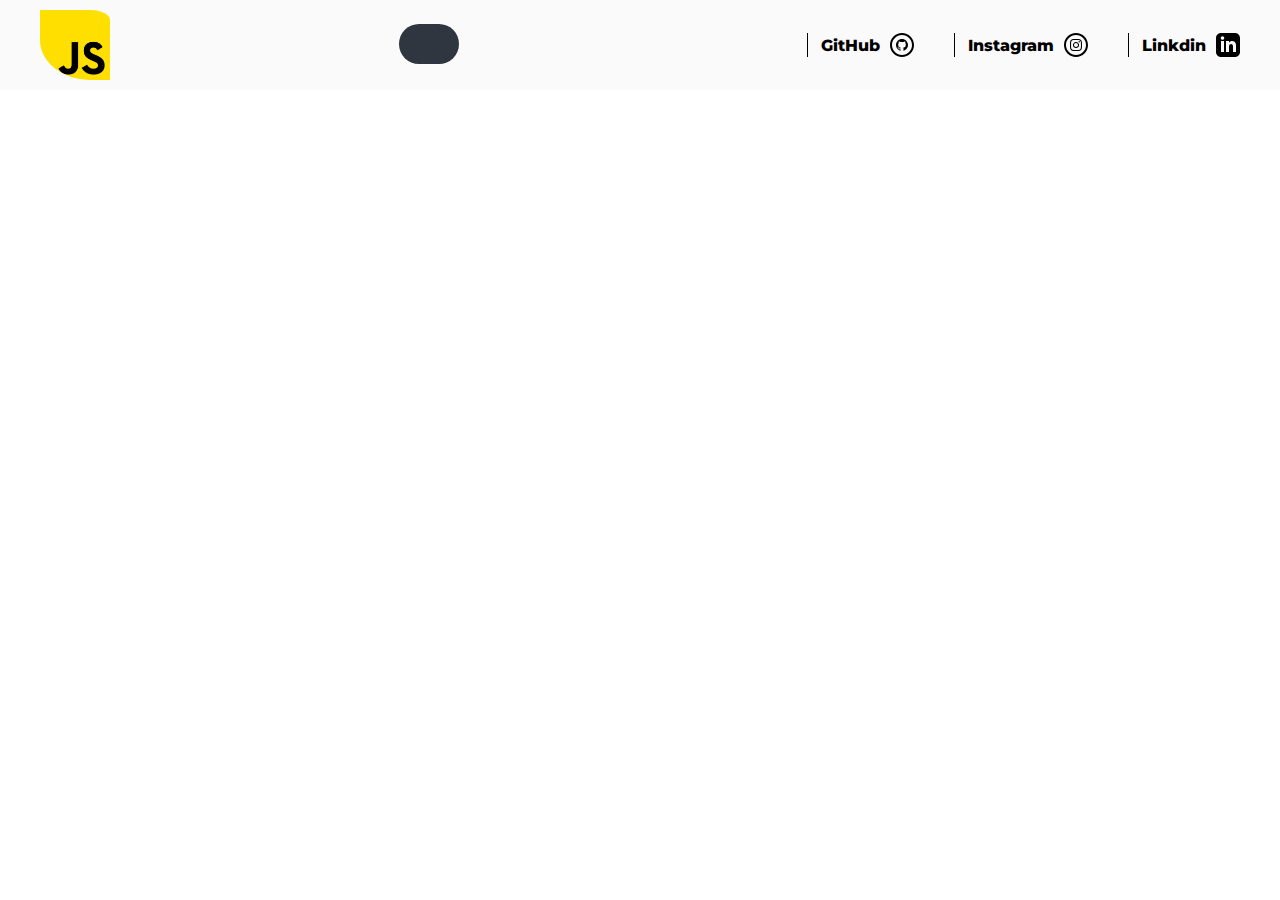
==== index.html @ 75cb8aa1 "fix: in header add search bar" ====
<!DOCTYPE html>
<html lang="en">
  <head>
    <meta charset="UTF-8" />
    <meta name="viewport" content="width=device-width, initial-scale=1.0" />
    <link rel="stylesheet" href="./css/style.css" />
    <link rel="icon" type="image/x-icon" href="/images/js.png" />
    <link
      rel="stylesheet"
      href="https://cdnjs.cloudflare.com/ajax/libs/font-awesome/5.14.0/css/all.min.css"
      integrity="sha512-1PKOgIY59xJ8Co8+NE6FZ+LOAZKjy+KY8iq0G4B3CyeY6wYHN3yt9PW0XpSriVlkMXe40PTKnXrLnZ9+fkDaog=="
      crossorigin="anonymous"
    />
    <title>JS Projects Index</title>
  </head>
  <body>
    <header>
      <div class="container">
        <img src="./images/js.png" alt="js header logo" />
        <div class="search-box">
          <input
            class="search-text"
            type="text"
            placeholder="Search Anything"
          />
          <a href="#" class="search-btn">
            <i class="fas fa-search"></i>
          </a>
        </div>
        <nav>
          <ul>
            <li>
              <a href="#">GitHub</a>
              <svg
                xmlns="http://www.w3.org/2000/svg"
                width="24"
                height="24"
                viewBox="0 0 24 24"
              >
                <path
                  d="M12 2c5.514 0 10 4.486 10 10s-4.486 10-10 10-10-4.486-10-10 4.486-10 10-10zm0-2c-6.627 0-12 5.373-12 12s5.373 12 12 12 12-5.373 12-12-5.373-12-12-12zm0 6c-3.313 0-6 2.686-6 6 0 2.651 1.719 4.9 4.104 5.693.3.056.396-.13.396-.289v-1.117c-1.669.363-2.017-.707-2.017-.707-.272-.693-.666-.878-.666-.878-.544-.373.041-.365.041-.365.603.042.92.619.92.619.535.917 1.403.652 1.746.499.054-.388.209-.652.381-.802-1.333-.152-2.733-.667-2.733-2.965 0-.655.234-1.19.618-1.61-.062-.153-.268-.764.058-1.59 0 0 .504-.161 1.65.615.479-.133.992-.199 1.502-.202.51.002 1.023.069 1.503.202 1.146-.776 1.648-.615 1.648-.615.327.826.121 1.437.06 1.588.385.42.617.955.617 1.61 0 2.305-1.404 2.812-2.74 2.96.216.186.412.551.412 1.111v1.646c0 .16.096.347.4.288 2.383-.793 4.1-3.041 4.1-5.691 0-3.314-2.687-6-6-6z"
                />
              </svg>
            </li>
            <li>
              <a href="#">Instagram</a>
              <svg
                xmlns="http://www.w3.org/2000/svg"
                width="24"
                height="24"
                viewBox="0 0 24 24"
              >
                <path
                  d="M12 2c5.514 0 10 4.486 10 10s-4.486 10-10 10-10-4.486-10-10 4.486-10 10-10zm0-2c-6.627 0-12 5.373-12 12s5.373 12 12 12 12-5.373 12-12-5.373-12-12-12zm0 7.082c1.602 0 1.792.006 2.425.035 1.627.074 2.385.845 2.46 2.459.028.633.034.822.034 2.424s-.006 1.792-.034 2.424c-.075 1.613-.832 2.386-2.46 2.46-.633.028-.822.035-2.425.035-1.602 0-1.792-.006-2.424-.035-1.63-.075-2.385-.849-2.46-2.46-.028-.632-.035-.822-.035-2.424s.007-1.792.035-2.424c.074-1.615.832-2.386 2.46-2.46.632-.029.822-.034 2.424-.034zm0-1.082c-1.63 0-1.833.007-2.474.037-2.18.1-3.39 1.309-3.49 3.489-.029.641-.036.845-.036 2.474 0 1.63.007 1.834.036 2.474.1 2.179 1.31 3.39 3.49 3.49.641.029.844.036 2.474.036 1.63 0 1.834-.007 2.475-.036 2.176-.1 3.391-1.309 3.489-3.49.029-.64.036-.844.036-2.474 0-1.629-.007-1.833-.036-2.474-.098-2.177-1.309-3.39-3.489-3.489-.641-.03-.845-.037-2.475-.037zm0 2.919c-1.701 0-3.081 1.379-3.081 3.081s1.38 3.081 3.081 3.081 3.081-1.379 3.081-3.081c0-1.701-1.38-3.081-3.081-3.081zm0 5.081c-1.105 0-2-.895-2-2 0-1.104.895-2 2-2 1.104 0 2.001.895 2.001 2s-.897 2-2.001 2zm3.202-5.922c-.397 0-.72.322-.72.72 0 .397.322.72.72.72.398 0 .721-.322.721-.72 0-.398-.322-.72-.721-.72z"
                />
              </svg>
            </li>
            <li>
              <a href="#">Linkdin</a>
              <svg
                xmlns="http://www.w3.org/2000/svg"
                width="24"
                height="24"
                viewBox="0 0 24 24"
              >
                <path
                  d="M19 0h-14c-2.761 0-5 2.239-5 5v14c0 2.761 2.239 5 5 5h14c2.762 0 5-2.239 5-5v-14c0-2.761-2.238-5-5-5zm-11 19h-3v-11h3v11zm-1.5-12.268c-.966 0-1.75-.79-1.75-1.764s.784-1.764 1.75-1.764 1.75.79 1.75 1.764-.783 1.764-1.75 1.764zm13.5 12.268h-3v-5.604c0-3.368-4-3.113-4 0v5.604h-3v-11h3v1.765c1.396-2.586 7-2.777 7 2.476v6.759z"
                />
              </svg>
            </li>
          </ul>
        </nav>
      </div>
    </header>
  </body>
</html>
---- css/style.css ----
/* font import */
@import "https://fonts.googleapis.com/css2?family=Montserrat:wght@500&display=swap";
/* general styles */
* {
  font-family: "Montserrat", sans-serif;
  box-sizing: border-box;
}
body {
  margin: 0;
  padding: 0;
}
.container {
  max-width: 1200px;
}

/* header style */
header {
  background-color: #fafafa;
  > .container {
    margin: 0 auto;
    display: flex;
    flex-direction: row;
    justify-content: space-between;
    align-items: center;
    > img {
      width: 70px;
      padding: 10px 0;
      border-bottom-left-radius: 50px;
      border-top-right-radius: 20px;
    }
    .search-box {
      display: flex;
      margin-top: 38px;
      top: 50%;
      left: 50%;
      transform: translate(-50%, -50%);
      background: #2f3640;
      height: 40px;
      border-radius: 40px;
      padding: 10px;
    }

    .search-box:hover > .search-text {
      width: 240px;
      padding: 0 6px;
    }

    .search-box:hover > .search-btn {
      background: white;
      color: black;
    }

    .search-btn {
      margin-top: -10px;
      color: #ffd000;
      width: 40px;
      height: 40px;
      border-radius: 50%;
      background: #2f3640;
      display: flex;
      justify-content: center;
      align-items: center;
      transition: 0.4s;
      cursor: pointer;
      text-decoration: none;
    }

    .search-text {
      border: none;
      background: none;
      outline: none;
      float: left;
      padding: 0;
      color: white;
      font-size: 16px;
      font-weight: normal;
      transition: 0.4s;
      line-height: 40px;
      width: 0px;
    }

    > nav {
      > ul {
        list-style-type: none;
        display: flex;
        justify-content: space-between;
        padding: 0;
        gap: 40px;
        > li {
          display: flex;
          justify-content: center;
          align-items: center;
          border-left: 1px solid black;
          padding-left: 3px;
          transition: all 0.3s ease-in 0.48ms;
          &:hover {
            border-left: 4px dotted;
            transform: scale(1.2) rotateZ(-30deg);
          }
          > a {
            margin: 0 10px;
            text-decoration: none;
            color: #000;
            font-weight: 800;
          }
        }
      }
    }
  }
}
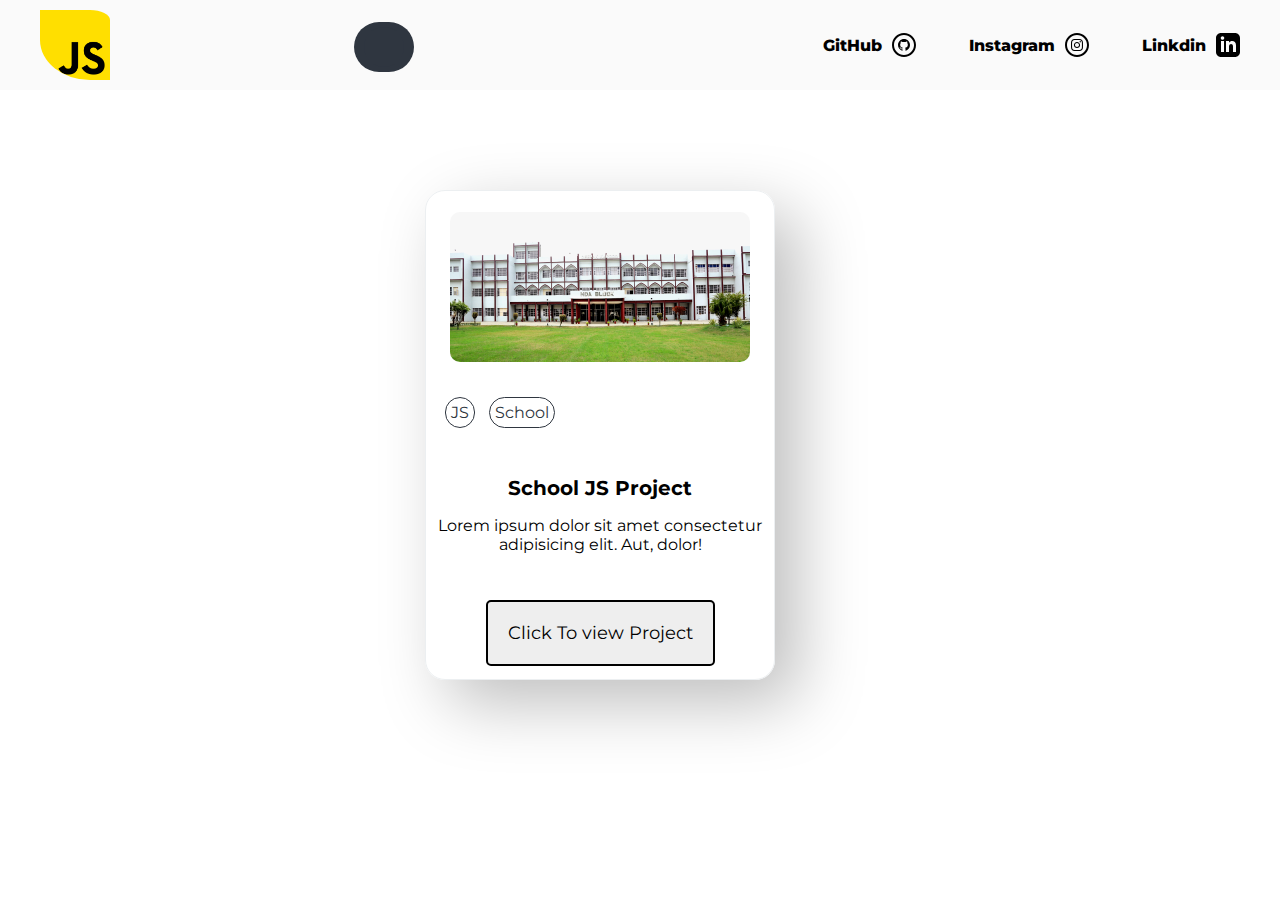
==== commit b3251249: "fix ,build (nav bar, projects cards): change navbar animation style and add project cards to show pr" ====
--- a/index.html
+++ b/index.html
@@ -30,7 +30,7 @@
         <nav>
           <ul>
             <li>
-              <a href="#">GitHub</a>
+              <a href="https://github.com/AmirHosseinKeshavarzDEV">GitHub</a>
               <svg
                 xmlns="http://www.w3.org/2000/svg"
                 width="24"
@@ -43,7 +43,7 @@
               </svg>
             </li>
             <li>
-              <a href="#">Instagram</a>
+              <a href="https://www.instagram.com/amir._.hk18/">Instagram</a>
               <svg
                 xmlns="http://www.w3.org/2000/svg"
                 width="24"
@@ -56,7 +56,10 @@
               </svg>
             </li>
             <li>
-              <a href="#">Linkdin</a>
+              <a
+                href="https://www.linkedin.com/in/amir-hossein-keshavarz-b2829524b?original_referer=https%3A%2F%2Fgithub.com%2F"
+                >Linkdin</a
+              >
               <svg
                 xmlns="http://www.w3.org/2000/svg"
                 width="24"
@@ -72,5 +75,33 @@
         </nav>
       </div>
     </header>
+    <main>
+      <div class="container">
+        <div id="projects-card">
+          <div class="cards">
+            <img src="./images/school-image.jpg" alt="school iamge" />
+            <div class="tag-card__links">
+              <a href="#"><span>JS</span></a>
+              <a href="#"><span>School</span></a>
+            </div>
+            <div id="card-title-content">
+              <h1>School JS Project</h1>
+              <p>
+                Lorem ipsum dolor sit amet consectetur adipisicing elit. Aut,
+                dolor!
+              </p>
+            </div>
+            <a class="button" href="./school-project/index.html"><span>Click To view Project</span></a>
+          </div>
+          <!-- <div class="cards">
+            <img src="" alt="" /><a href=""><span></span></a
+            ><a href=""><span></span></a>
+            <h1></h1>
+            <p></p>
+            <a href=""></a>
+          </div> -->
+        </div>
+      </div>
+    </main>
   </body>
 </html>
--- a/css/style.css
+++ b/css/style.css
@@ -5,12 +5,19 @@
   font-family: "Montserrat", sans-serif;
   box-sizing: border-box;
 }
+*::selection {
+  background-color: #ffd000;
+  color: #000;
+}
 body {
   margin: 0;
   padding: 0;
 }
 .container {
   max-width: 1200px;
+}
+a {
+  text-decoration: none;
 }
 
 /* header style */
@@ -27,15 +34,20 @@
       padding: 10px 0;
       border-bottom-left-radius: 50px;
       border-top-right-radius: 20px;
+      transition: all 0.3s;
+      &:hover {
+        box-shadow: rgba(0, 0, 0, 0.15) 6.4px 3.4px 3.2px;
+      }
     }
     .search-box {
+      position: absolute;
+      top: 1%;
+      left: 30%;
       display: flex;
       margin-top: 38px;
-      top: 50%;
-      left: 50%;
       transform: translate(-50%, -50%);
       background: #2f3640;
-      height: 40px;
+      height: 50px;
       border-radius: 40px;
       padding: 10px;
     }
@@ -51,8 +63,9 @@
     }
 
     .search-btn {
-      margin-top: -10px;
+      margin-top: -5px;
       color: #ffd000;
+      float: right;
       width: 40px;
       height: 40px;
       border-radius: 50%;
@@ -90,12 +103,21 @@
           display: flex;
           justify-content: center;
           align-items: center;
-          border-left: 1px solid black;
           padding-left: 3px;
           transition: all 0.3s ease-in 0.48ms;
-          &:hover {
-            border-left: 4px dotted;
-            transform: scale(1.2) rotateZ(-30deg);
+          &::before {
+            content: "";
+            width: 0;
+            height: 3px;
+            transform: translateX(-50%);
+            background-color: #ffc107;
+            visibility: hidden;
+            transition: all 0.3s ease-in-out 0s;
+            margin-top: 5px;
+          }
+          &:hover::before {
+            visibility: visible;
+            width: 100%;
           }
           > a {
             margin: 0 10px;
@@ -108,3 +130,92 @@
     }
   }
 }
+
+/* main styles */
+main {
+  .container {
+    display: flex;
+    justify-content: space-around;
+    align-items: center;
+    #projects-card {
+      > .cards {
+        margin: 0 auto;
+        width: 350px;
+        height: 490px;
+        border: 1px solid #eceff1;
+        margin: 100px auto;
+        border-radius: 20px;
+        box-shadow: 23px 23px 67px #bebebe, -23px -23px 67px #ffffff;
+        display: flex;
+        flex-direction: column;
+        align-items: center;
+        gap: 30px;
+        > img {
+          width: 300px;
+          border-radius: 10px;
+          margin-top: 21px;
+        }
+        .tag-card__links {
+          /* margin-top: 10px; */
+          margin-left: -201px;
+          a {
+            span {
+              display: inline-block;
+              margin: 5px;
+              color: #2f3640;
+              border: 1px solid #2f3640;
+              border-radius: 20px;
+              padding: 5px;
+              transition: all 0.3s ease-in-out 48ms;
+              &:hover {
+                box-shadow: rgba(0, 0, 0, 0.15) 0px 5px 15px 0px;
+                transform: scale(1.3);
+              }
+            }
+          }
+        }
+        h1 {
+          font-size: 20px;
+          text-align: center;
+        }
+        p {
+          text-align: center;
+        }
+        .button {
+          position: relative;
+          cursor: pointer;
+          background: #eee;
+          padding: 20px;
+          margin: 0 20px;
+          font-size: 18px;
+          display: inline-block;
+          color: #eee;
+          text-decoration: none;
+          overflow: hidden;
+          border: 2px solid #000;
+          border-radius: 5px;
+          > span {
+            position: relative;
+            color: #000;
+          }
+          &::before {
+            content: "";
+            position: absolute;
+            top: 0;
+            left: 0;
+            width: 100%;
+            height: 100%;
+            background: #FFC107;
+            transition: transform 0.3s;
+            transform: scaleX(0);
+            transform-origin: right;
+          }
+          &:hover::before {
+            transform: scaleX(1);
+            transform-origin: left;
+          }
+        }
+      }
+    }
+  }
+}
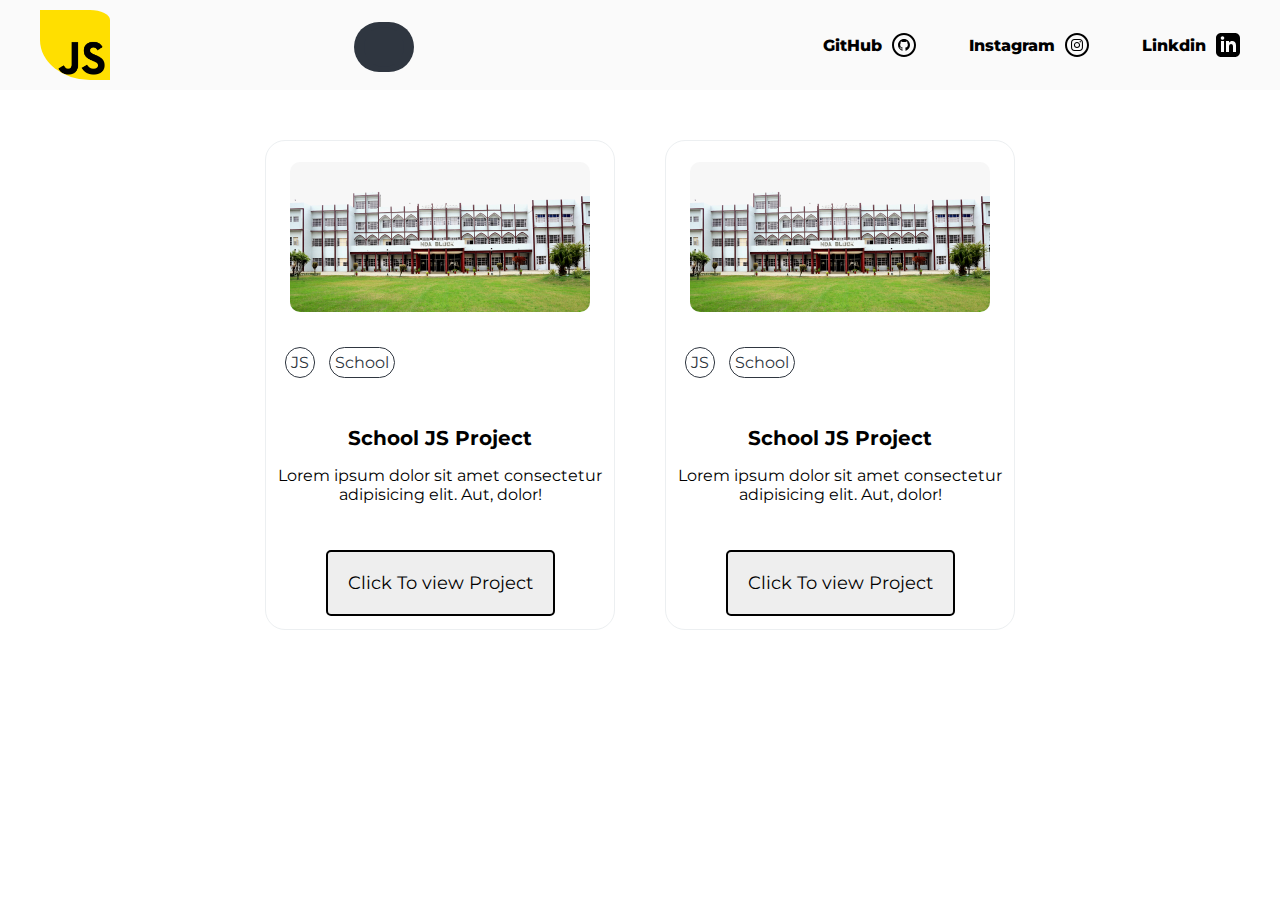
==== commit 87eee8b2: "feat(projects card) add second  card for js projects" ====
--- a/index.html
+++ b/index.html
@@ -91,15 +91,27 @@
                 dolor!
               </p>
             </div>
-            <a class="button" href="./school-project/index.html"><span>Click To view Project</span></a>
+            <a class="button" href="./school-project/index.html"
+              ><span>Click To view Project</span></a
+            >
           </div>
-          <!-- <div class="cards">
-            <img src="" alt="" /><a href=""><span></span></a
-            ><a href=""><span></span></a>
-            <h1></h1>
-            <p></p>
-            <a href=""></a>
-          </div> -->
+          <div class="cards">
+            <img src="./images/school-image.jpg" alt="school iamge" />
+            <div class="tag-card__links">
+              <a href="#"><span>JS</span></a>
+              <a href="#"><span>School</span></a>
+            </div>
+            <div id="card-title-content">
+              <h1>School JS Project</h1>
+              <p>
+                Lorem ipsum dolor sit amet consectetur adipisicing elit. Aut,
+                dolor!
+              </p>
+            </div>
+            <a class="button" href="./school-project/index.html"
+              ><span>Click To view Project</span></a
+            >
+          </div>
         </div>
       </div>
     </main>
--- a/css/style.css
+++ b/css/style.css
@@ -15,6 +15,7 @@
 }
 .container {
   max-width: 1200px;
+  margin: 0 auto;
 }
 a {
   text-decoration: none;
@@ -133,23 +134,28 @@
 
 /* main styles */
 main {
+  margin-top: 50px;
   .container {
     display: flex;
     justify-content: space-around;
     align-items: center;
     #projects-card {
+      display: flex;
+      justify-content: space-between;
+      gap: 50px;
       > .cards {
-        margin: 0 auto;
         width: 350px;
         height: 490px;
         border: 1px solid #eceff1;
-        margin: 100px auto;
         border-radius: 20px;
-        box-shadow: 23px 23px 67px #bebebe, -23px -23px 67px #ffffff;
         display: flex;
         flex-direction: column;
         align-items: center;
         gap: 30px;
+        transition: all 0.3s ease-in-out 48ms;
+        &:hover {
+          box-shadow: 23px 23px 67px #bebebe, -23px -23px 67px #ffffff;
+        }
         > img {
           width: 300px;
           border-radius: 10px;
@@ -205,7 +211,7 @@
             left: 0;
             width: 100%;
             height: 100%;
-            background: #FFC107;
+            background: #ffc107;
             transition: transform 0.3s;
             transform: scaleX(0);
             transform-origin: right;
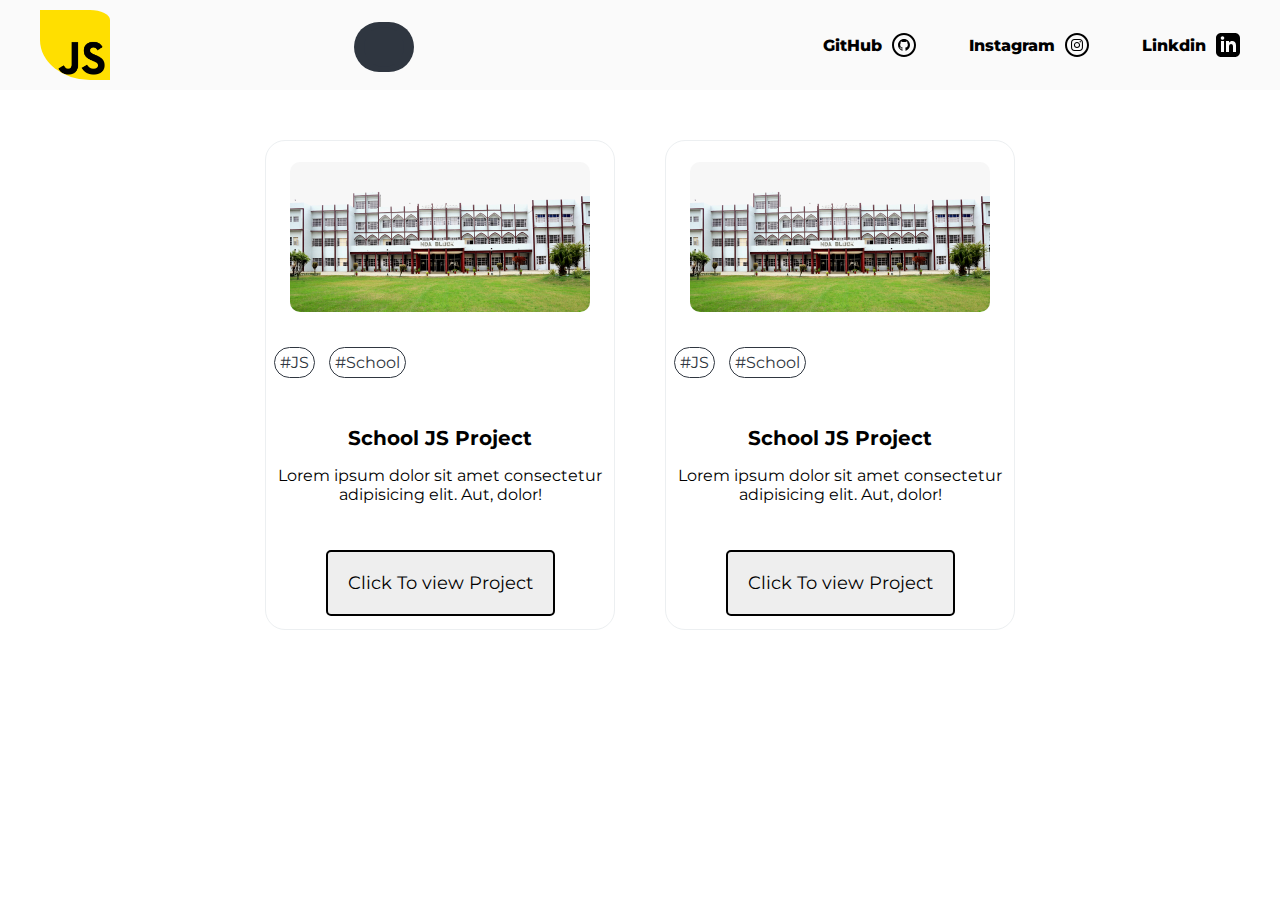
==== commit 97cf7630: "fix(JS FILE): add  space to console to be space  Among classes and students" ====
--- a/index.html
+++ b/index.html
@@ -81,8 +81,8 @@
           <div class="cards">
             <img src="./images/school-image.jpg" alt="school iamge" />
             <div class="tag-card__links">
-              <a href="#"><span>JS</span></a>
-              <a href="#"><span>School</span></a>
+              <a href="#"><span>#JS</span></a>
+              <a href="#"><span>#School</span></a>
             </div>
             <div id="card-title-content">
               <h1>School JS Project</h1>
@@ -98,8 +98,8 @@
           <div class="cards">
             <img src="./images/school-image.jpg" alt="school iamge" />
             <div class="tag-card__links">
-              <a href="#"><span>JS</span></a>
-              <a href="#"><span>School</span></a>
+              <a href="#"><span>#JS</span></a>
+              <a href="#"><span>#School</span></a>
             </div>
             <div id="card-title-content">
               <h1>School JS Project</h1>
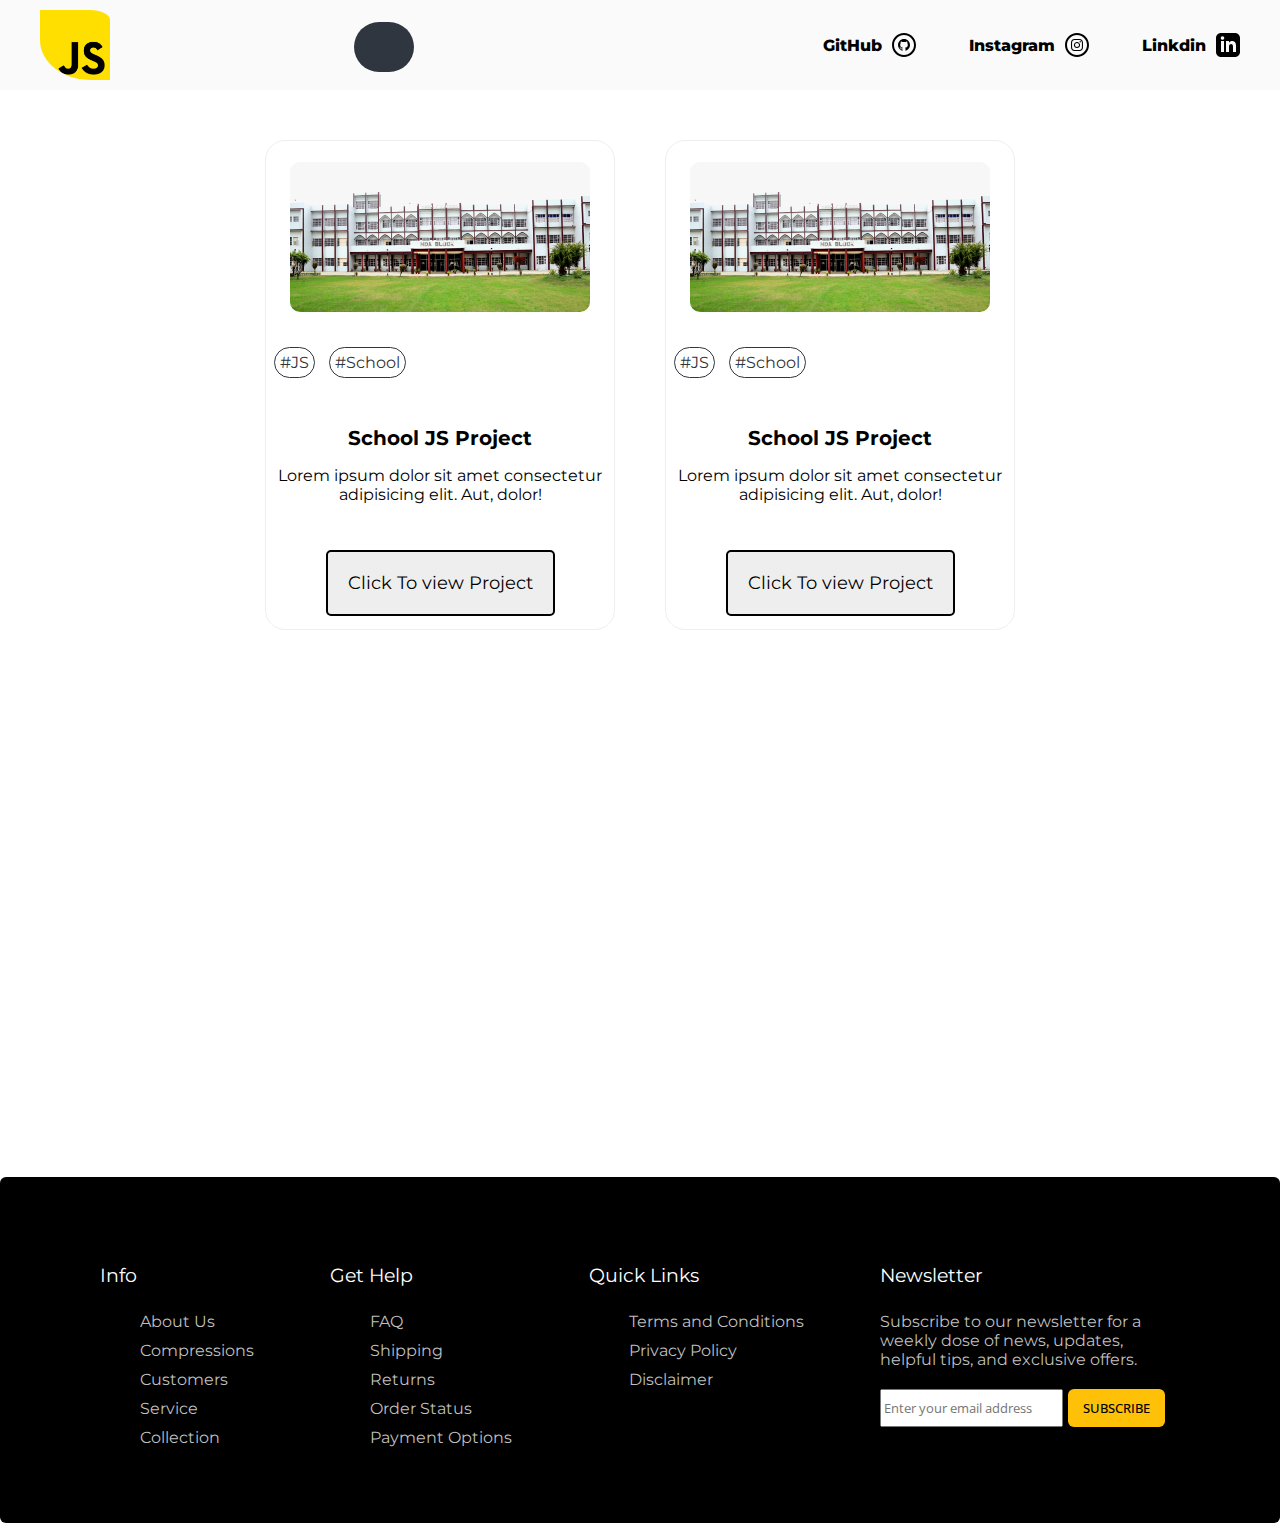
==== commit ab3ccd32: "build(footer): create website footer" ====
--- a/index.html
+++ b/index.html
@@ -115,5 +115,63 @@
         </div>
       </div>
     </main>
+    <section class="footer">
+      <div class="container">
+        <div class="footer-row">
+          <div class="footer-col">
+            <h4>Info</h4>
+            <ul class="links">
+              <li><a href="#">About Us</a></li>
+              <li><a href="#">Compressions</a></li>
+              <li><a href="#">Customers</a></li>
+              <li><a href="#">Service</a></li>
+              <li><a href="#">Collection</a></li>
+            </ul>
+          </div>
+
+          <div class="footer-col">
+            <h4>Get Help</h4>
+            <ul class="links">
+              <li><a href="#">FAQ</a></li>
+              <li><a href="#">Shipping</a></li>
+              <li><a href="#">Returns</a></li>
+              <li><a href="#">Order Status</a></li>
+              <li><a href="#">Payment Options</a></li>
+            </ul>
+          </div>
+
+          <div class="footer-col">
+            <h4>Quick Links</h4>
+            <ul class="links">
+              <li><a href="#">Terms and Conditions</a></li>
+              <li><a href="#">Privacy Policy</a></li>
+              <li><a href="#">Disclaimer</a></li>
+            </ul>
+          </div>
+
+          <div class="footer-col">
+            <h4>Newsletter</h4>
+            <p>
+              Subscribe to our newsletter for a weekly dose of news, updates,
+              helpful tips, and exclusive offers.
+            </p>
+            <form action="#">
+              <input
+                type="text"
+                placeholder="Enter your email address"
+                required
+              />
+              <button type="submit">SUBSCRIBE</button>
+            </form>
+            <div class="icons">
+              <i class="fa-brands fa-facebook-f"></i>
+              <i class="fa-brands fa-twitter"></i>
+              <i class="fa-brands fa-instagram"></i>
+              <i class="fa-brands fa-youtube"></i>
+            </div>
+          </div>
+        </div>
+      </div>
+    </section>
   </body>
 </html>
--- a/css/style.css
+++ b/css/style.css
@@ -1,5 +1,6 @@
 /* font import */
 @import "https://fonts.googleapis.com/css2?family=Montserrat:wght@500&display=swap";
+@import url("https://fonts.googleapis.com/css2?family=Open+Sans:wght@300;400;500;600;700&display=swap");
 /* general styles */
 * {
   font-family: "Montserrat", sans-serif;
@@ -225,3 +226,98 @@
     }
   }
 }
+
+/* footer style  */
+
+.footer {
+  position: absolute;
+  top: 150%;
+  left: 50%;
+  right: 50%;
+  transform: translate(-50%, -50%);
+  width: 100%;
+  background: #000000;
+  border-radius: 6px;
+  .container {
+    > .footer-row {
+      display: flex;
+      flex-wrap: wrap;
+      justify-content: space-between;
+      gap: 3.5rem;
+      padding: 60px;
+      .footer-col {
+        > h4 {
+          color: #fff;
+          font-size: 1.2rem;
+          font-weight: 400;
+        }
+        > .links {
+          margin-top: 20px;
+          > li {
+            list-style: none;
+            margin-bottom: 10px;
+            > a {
+              text-decoration: none;
+              color: #bfbfbf;
+              &:hover {
+                color: #fff;
+              }
+            }
+          }
+        }
+        > p {
+          margin: 20px 0;
+          color: #bfbfbf;
+          max-width: 300px;
+        }
+        > form {
+          display: flex;
+          gap: 5px;
+          * {
+            font-family: "Open Sans", sans-serif;
+          }
+          > button {
+            background: #ffc107;
+            color: #000;
+            outline: none;
+            border: none;
+            padding: 10px 15px;
+            border-radius: 6px;
+            cursor: pointer;
+            font-weight: 500;
+            transition: 0.2s ease;
+            &:hover {
+              background: #cecccc;
+            }
+          }
+        }
+        > input {
+          height: 40px;
+          border-radius: 6px;
+          background: none;
+          width: 100%;
+          outline: none;
+          border: 1px solid #7489c6;
+          caret-color: #fff;
+          color: #fff;
+          padding-left: 10px;
+          &::placeholder {
+            color: #ccc;
+          }
+          .icons {
+            display: flex;
+            margin-top: 30px;
+            gap: 30px;
+            cursor: pointer;
+            > i {
+              color: #afb6c7;
+              &:hover {
+                color: #fff;
+              }
+            }
+          }
+        }
+      }
+    }
+  }
+}
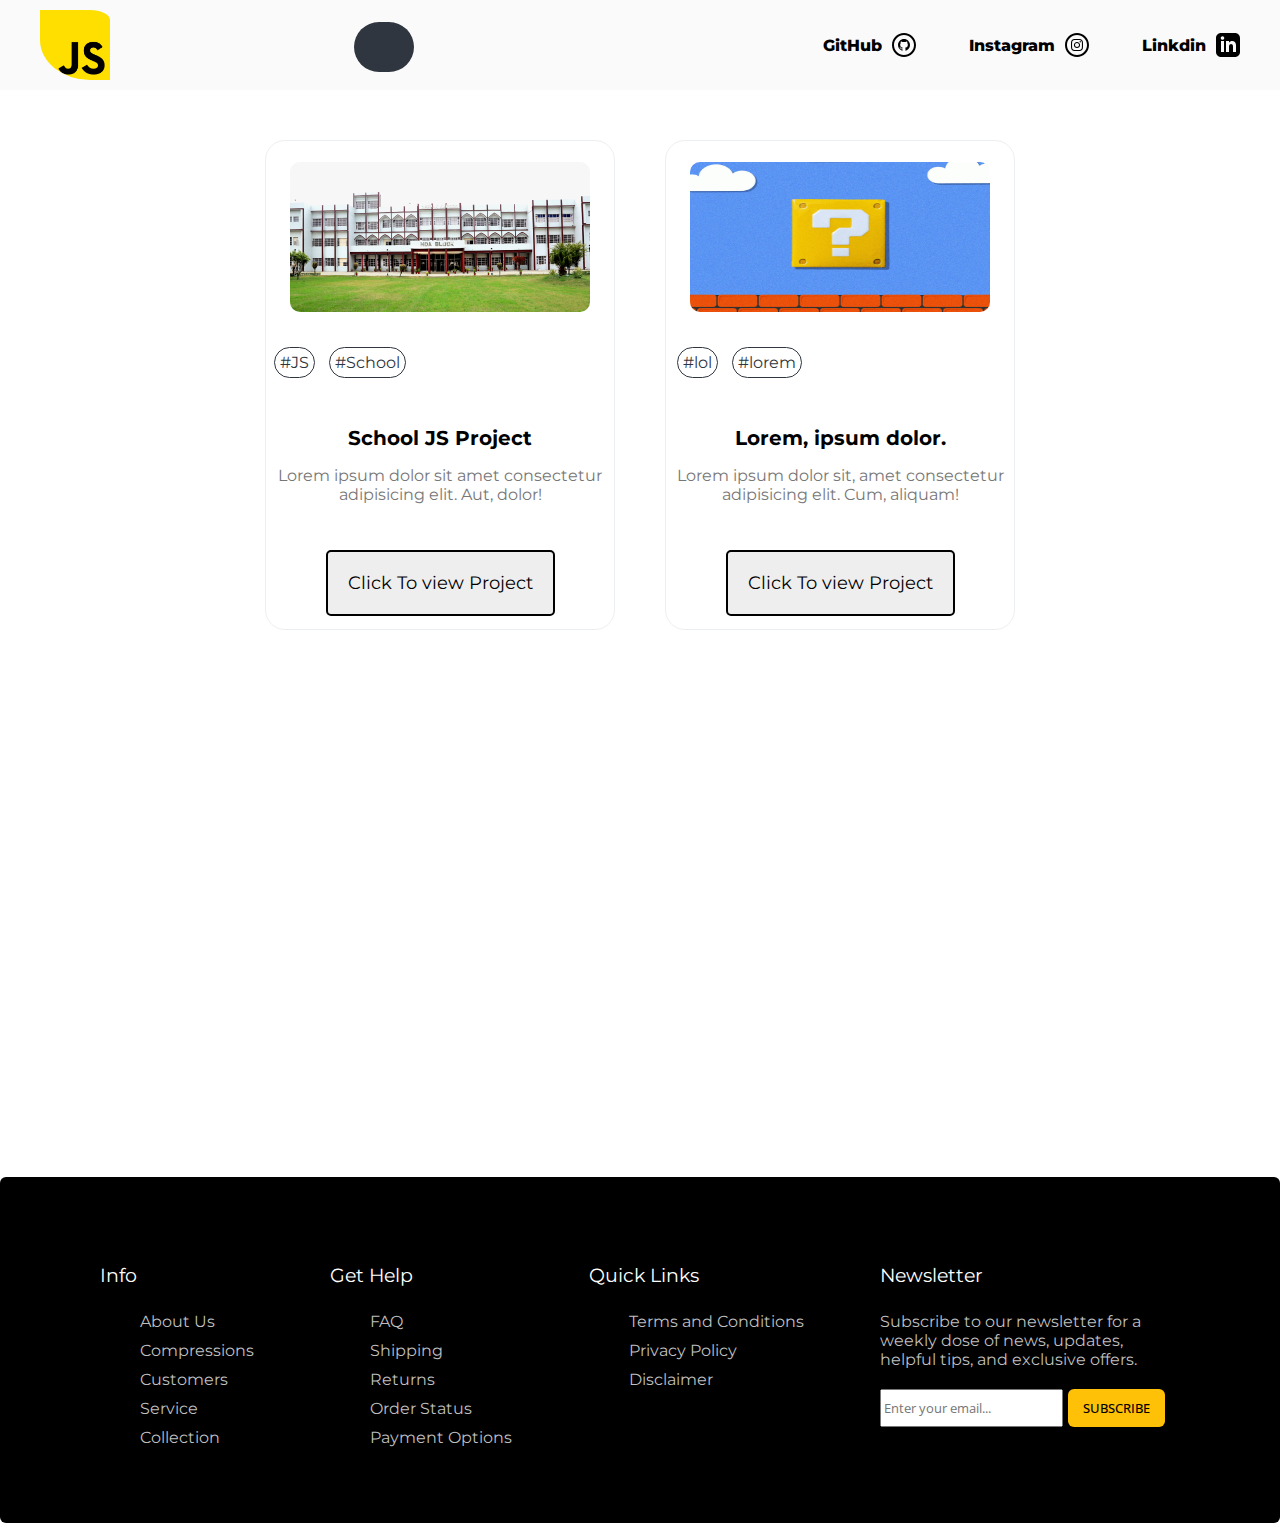
==== commit 0b837df0: "fix:change <p> color and IMG size and change place holder txt" ====
--- a/index.html
+++ b/index.html
@@ -96,16 +96,16 @@
             >
           </div>
           <div class="cards">
-            <img src="./images/school-image.jpg" alt="school iamge" />
+            <img src="./images/Punctuation.webp" alt="none icon" />
             <div class="tag-card__links">
-              <a href="#"><span>#JS</span></a>
-              <a href="#"><span>#School</span></a>
+              <a href="#"><span>#lol</span></a>
+              <a href="#"><span>#lorem</span></a>
             </div>
             <div id="card-title-content">
-              <h1>School JS Project</h1>
+              <h1>Lorem, ipsum dolor.</h1>
               <p>
-                Lorem ipsum dolor sit amet consectetur adipisicing elit. Aut,
-                dolor!
+                Lorem ipsum dolor sit, amet consectetur adipisicing elit. Cum,
+                aliquam!
               </p>
             </div>
             <a class="button" href="./school-project/index.html"
@@ -158,7 +158,7 @@
             <form action="#">
               <input
                 type="text"
-                placeholder="Enter your email address"
+                placeholder="Enter your email..."
                 required
               />
               <button type="submit">SUBSCRIBE</button>
--- a/css/style.css
+++ b/css/style.css
@@ -159,6 +159,7 @@
         }
         > img {
           width: 300px;
+          height: 150px;
           border-radius: 10px;
           margin-top: 21px;
         }
@@ -187,6 +188,7 @@
         }
         p {
           text-align: center;
+          color: #777777;
         }
         .button {
           position: relative;
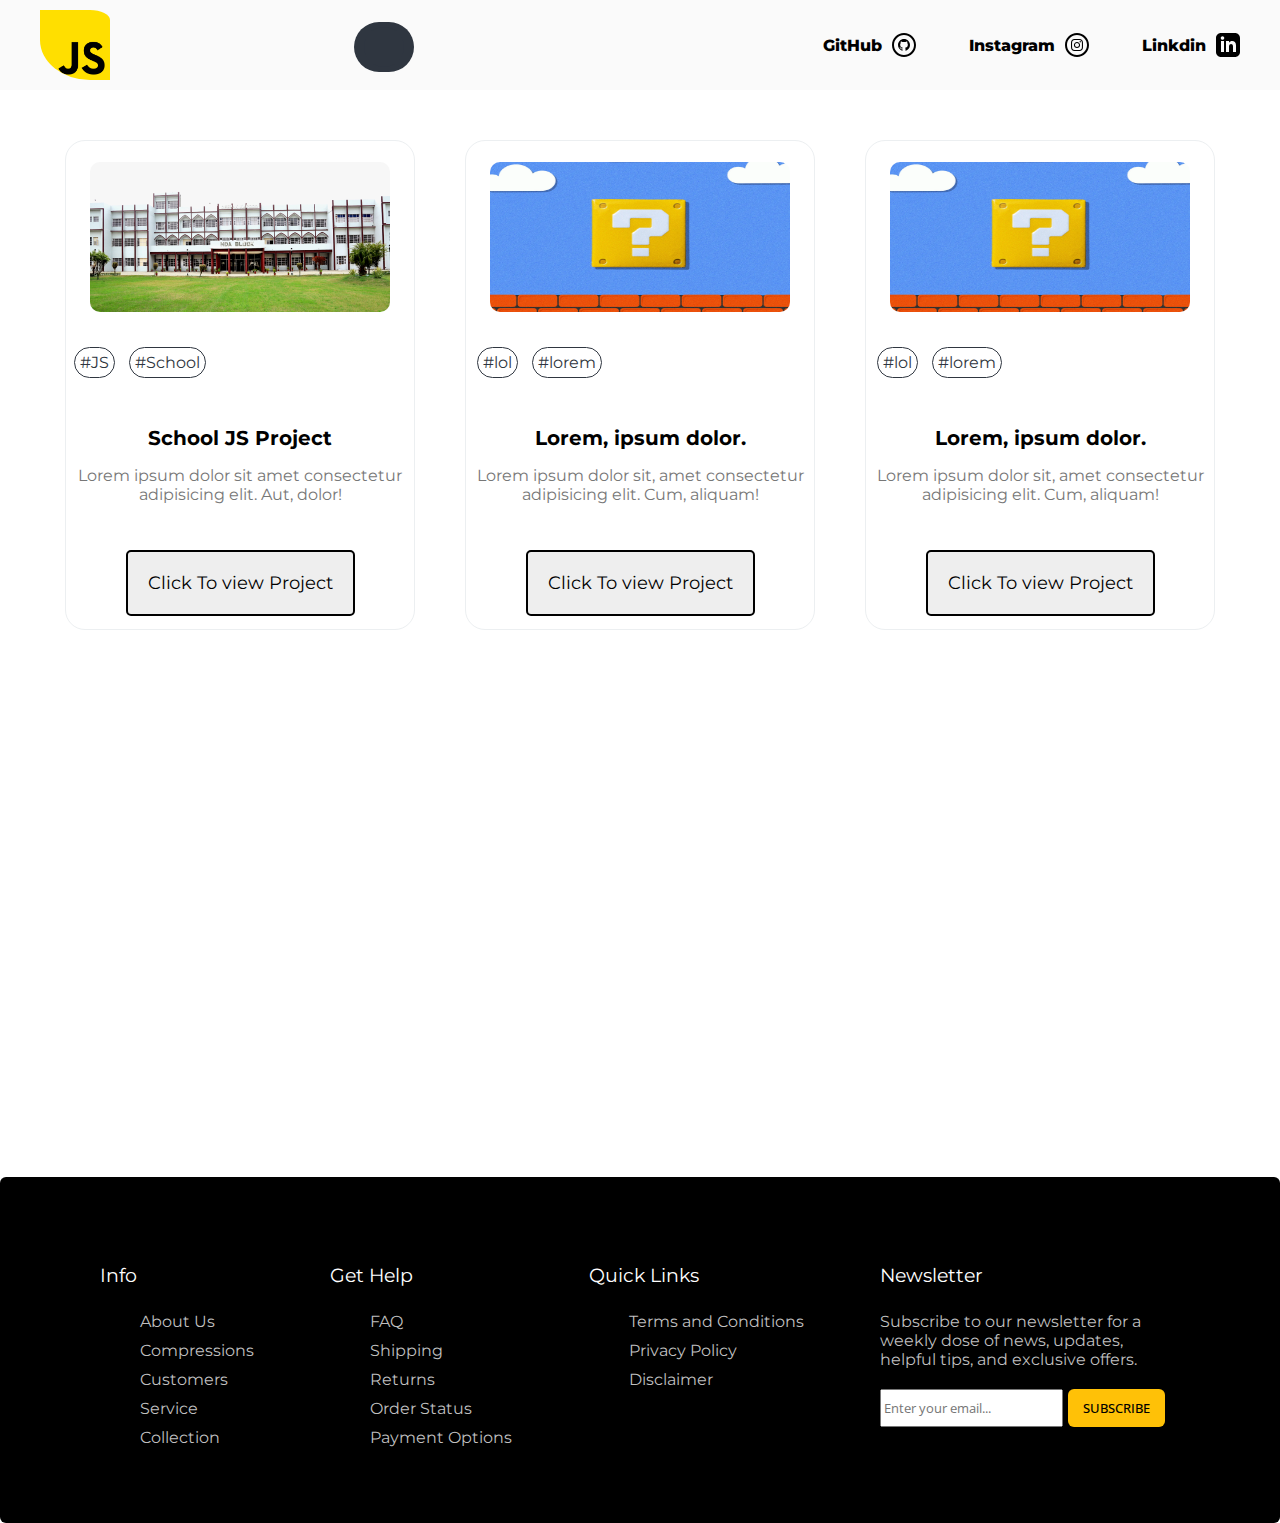
==== commit 1815c2f3: "biuld(searcher project) add new box in preindex for searcher ==> in this project you can find alphab" ====
--- a/index.html
+++ b/index.html
@@ -108,7 +108,24 @@
                 aliquam!
               </p>
             </div>
-            <a class="button" href="./school-project/index.html"
+            <a class="button" href="./simple-calculator/index.html"
+              ><span>Click To view Project</span></a
+            >
+          </div>
+          <div class="cards">
+            <img src="./images/Punctuation.webp" alt="none icon" />
+            <div class="tag-card__links">
+              <a href="#"><span>#lol</span></a>
+              <a href="#"><span>#lorem</span></a>
+            </div>
+            <div id="card-title-content">
+              <h1>Lorem, ipsum dolor.</h1>
+              <p>
+                Lorem ipsum dolor sit, amet consectetur adipisicing elit. Cum,
+                aliquam!
+              </p>
+            </div>
+            <a class="button" href="./searcher/index.html"
               ><span>Click To view Project</span></a
             >
           </div>
@@ -156,11 +173,7 @@
               helpful tips, and exclusive offers.
             </p>
             <form action="#">
-              <input
-                type="text"
-                placeholder="Enter your email..."
-                required
-              />
+              <input type="text" placeholder="Enter your email..." required />
               <button type="submit">SUBSCRIBE</button>
             </form>
             <div class="icons">
